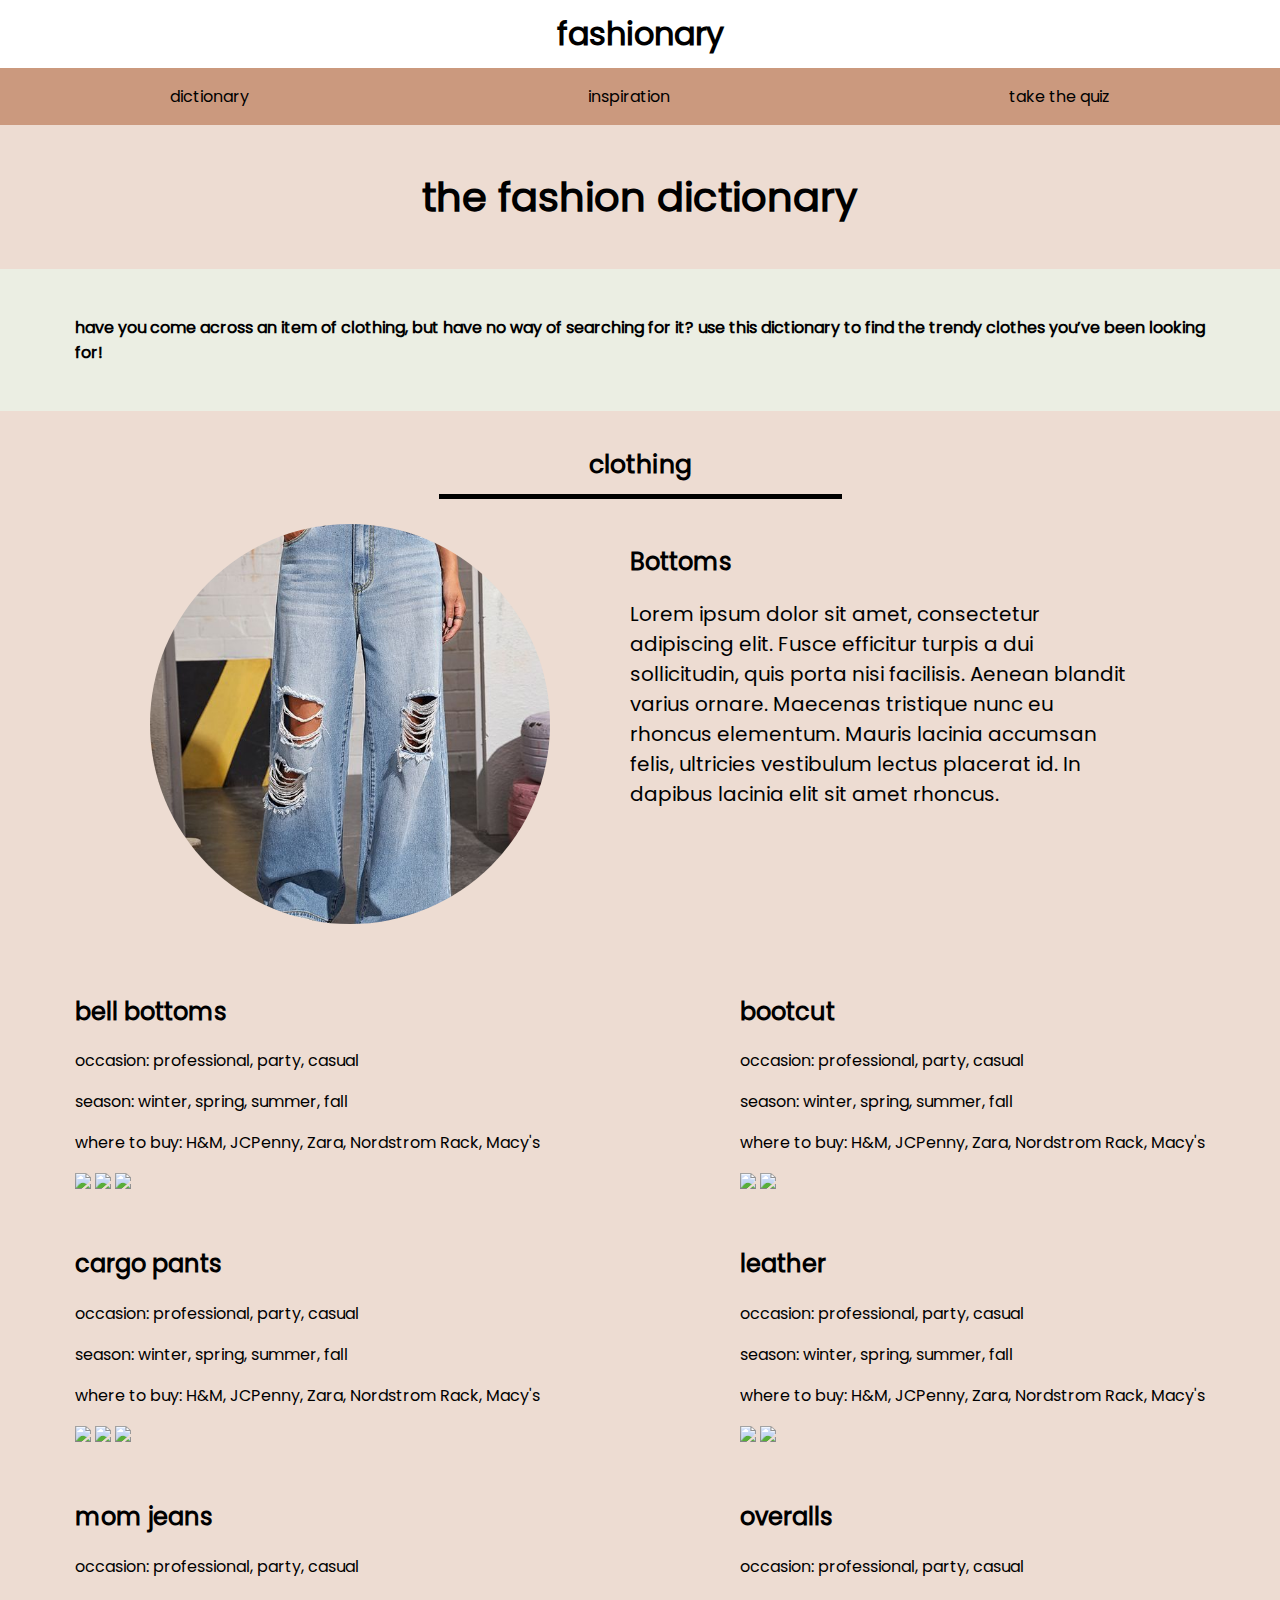
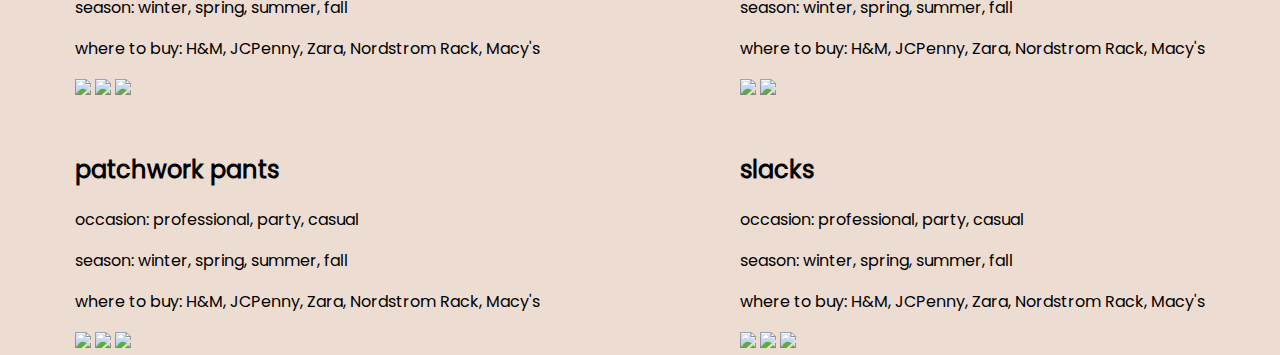
==== bottoms.html @ 4aacac7f "files" ====
<!DOCTYPE html>
<html>
<head>
	<meta charset="utf-8">
	<meta name="viewport" content="width=device-width, initial-scale=1">
	<title></title>
	<link rel="stylesheet" type="text/css" href="tops.css">
</head>
<body>
	<!-- dictionary basics -->
	<div class = "titleContainer">
		<h1><a href = "index.html"> fashionary </a></h1>
	</div>

	<div class = "navBar">
		<p><a href ="dictionary.html">dictionary</a></p>
		<p><a href ="inspiration.html">inspiration</a></p>
		<p><a href = "quiz.html"> take the quiz</a></p>
	</div>

	<div class = "pageTitle">
		<h1>the fashion dictionary</h1>
	</div>

	<div class = "someText">
		<p>have you come across an item of clothing, but have no way of searching for it? use this dictionary to find the trendy clothes you’ve been looking for!</p>
	</div>

	<div class = "choices">
		<p class = "clothing"><a href = "dictionary.html"> clothing</a> </p>
	</div>

	<!-- dictionary basics -->

	<!-- clothing header -->
	<div class =  "clothingHeader">
		<div class = "myImage"><img src ="clothing/bottom.jpg">
		</div>

		<div class = "myText">
			<h2> Bottoms </h2>
			<p>Lorem ipsum dolor sit amet, consectetur adipiscing elit. Fusce efficitur turpis a dui sollicitudin, quis porta nisi facilisis. Aenean blandit varius ornare. Maecenas tristique nunc eu rhoncus elementum. Mauris lacinia accumsan felis, ultricies vestibulum lectus placerat id. In dapibus lacinia elit sit amet rhoncus.</p>
		</div>
	</div>

	<!-- clothing content -->

	<div class = "clothingContent">
		<div class = "type">
			<h2>bell bottoms</h2>
			<div class = "filter">
				<p>occasion: professional, party, casual</p>
				<p>season: winter, spring, summer, fall</p>
				<p>where to buy: H&M, JCPenny, Zara, Nordstrom Rack, Macy's</p>
				</div>

				<div class = "typeImg">
					<img src = "dictionary/bottoms/bell.jpg">
					<img src = "dictionary/bottoms/bell_2.jpg">
					<img src = "dictionary/bottoms/bell_3.jpg">
				</div>
			
		</div>

		<div class = "type">
			<h2>bootcut</h2>
			<div class = "filter">
				<p>occasion: professional, party, casual</p>
				<p>season: winter, spring, summer, fall</p>
				<p>where to buy: H&M, JCPenny, Zara, Nordstrom Rack, Macy's</p>
			</div>

				<div class = "typeImg">
					<img src = "dictionary/bottoms/bootcut.jpg">
					<img src = "dictionary/bottoms/bootcut_!.jpg">
				</div>

			
			
			
		</div>

		<div class = "type">
			<h2>cargo pants</h2>
			<div class = "filter">
				<p>occasion: professional, party, casual</p>
				<p>season: winter, spring, summer, fall</p>
				<p>where to buy: H&M, JCPenny, Zara, Nordstrom Rack, Macy's</p>
			</div>	

				<div class = "typeImg">
					<img src = "dictionary/bottoms/cargo.jpg">
					<img src = "dictionary/bottoms/cargo_1.jpg">
					<img src = "dictionary/bottoms/cargo_2.jpg">
				</div>

			
			
		</div>

		<div class = "type">
			<h2>leather</h2>
			<div class = "filter">
				<p>occasion: professional, party, casual</p>
				<p>season: winter, spring, summer, fall</p>
				<p>where to buy: H&M, JCPenny, Zara, Nordstrom Rack, Macy's</p>
				</div>

				<div class = "typeImg">
					<img src = "dictionary/bottoms/leather.jpg">
					<img src = "dictionary/bottoms/leather_1.jpg">

				</div>
			
			
		</div>

		<div class = "type">
			<h2>mom jeans</h2>
			<div class = "filter">
				<p>occasion: professional, party, casual</p>
				<p>season: winter, spring, summer, fall</p>
				<p>where to buy: H&M, JCPenny, Zara, Nordstrom Rack, Macy's</p>

			</div>
				<div class = "typeImg">
					<img src = "dictionary/bottoms/mom.jpg">
					<img src = "dictionary/bottoms/mom_1.jpg">
					<img src = "dictionary/bottoms/mom_2.jpg">
				</div>
			
			
		</div>

		<div class = "type">
			<h2>overalls</h2>
			<div class = "filter">
				<p>occasion: professional, party, casual</p>
				<p>season: winter, spring, summer, fall</p>
				<p>where to buy: H&M, JCPenny, Zara, Nordstrom Rack, Macy's</p>

				</div>
				<div class = "typeImg">
					<img src = "dictionary/bottoms/overalls.jpg">
					<img src = "dictionary/bottoms/overalls_1.jpg">
			
				</div>
				
		</div>

		<div class = "type">
			<h2>patchwork pants</h2>
			<div class = "filter">
				<p>occasion: professional, party, casual</p>
				<p>season: winter, spring, summer, fall</p>
				<p>where to buy: H&M, JCPenny, Zara, Nordstrom Rack, Macy's</p>

				</div>
				<div class = "typeImg">
					<img src = "dictionary/bottoms/patch.jpg">
					<img src = "dictionary/bottoms/patch_1.jpg">
					<img src = "dictionary/bottoms/patch_2.jpg">
				</div>

		</div>

		<div class = "type">
			<h2>slacks</h2>
			<div class = "filter">
				<p>occasion: professional, party, casual</p>
				<p>season: winter, spring, summer, fall</p>
				<p>where to buy: H&M, JCPenny, Zara, Nordstrom Rack, Macy's</p>

				</div>
				<div class = "typeImg">
					<img src = "dictionary/bottoms/slacks.jpg">
					<img src = "dictionary/bottoms/slacks_1.jpg">
					<img src = "dictionary/bottoms/slacks_2.jpg">
				</div>

		</div>

	</div>

		<!-- clothing content -- end -->



</body>
</html>
---- tops.css ----
/*dictionary basics*/
@font-face {
	font-family: myFirstFont;
	src: url(poppins_regular.ttf);
}

*{
	font-family: myFirstFont;
	box-sizing: border-box;
}

body{
	margin: 0px;
}

.titleContainer {
	display: flex;
	justify-content: center;
	background-color: white;
	margin: 10px;
}

.titleContainer h1{
	margin: 0px;
}

.titleContainer a {
	text-decoration: none;
	color: black;
}

.navBar {
	display: flex;
	justify-content: space-around;
	align-items: center;
	background-color: #CB997E;
}

.navBar a {
	text-decoration: none;
	color: black;
}

.pageTitle {
	display: flex;
	justify-content: center;
	padding: 15px;
	background-color: #EDDCD2;
	font-size: 20px;
}

.someText {
	display: flex;
	justify-content: center;
	padding: 30px 75px 30px 75px;
	background-color: #EBEEE3;
	font-weight: bold;
}

.choices {
	display: flex;
	justify-content: space-around;
	align-items: center;
	flex-wrap: wrap;
	background-color: #EDDCD2;
}
.choices a {
	text-decoration: none;
	color: black;
}

.choices p{
	font-size: 25px;
/*	border-bottom: 2px solid;*/
	padding: 10px 150px 10px 150px;

}

.choices .clothing {
	font-weight: bold;
	border-bottom: 5px solid;
}

/*dictionary basics - end*/


.clothingHeader {
	display: flex;
	justify-content: center;
	background-color: #EDDCD2;
	flex-wrap: wrap;
	column-gap: 80px;
}

.clothingHeader .myImage{
	width: 400px;
	height: 400px;
	border-radius: 50%;
	overflow: hidden;
}

.clothingHeader img{
	width: 100%;
	height: 100%;
	object-fit: cover;
}

.myText {
	width: 500px;
}
.clothingHeader p {
	font-size: 20px;
}


/* clothing content */

.clothingContent {
	display: flex;
	justify-content: space-around;
	align-items: center;
	align-content: space-around;
	background-color: #EDDCD2;
	flex-wrap: wrap;
	padding-top: 50px;
	gap: 30px 50px; /* row-gap column gap */
}

.type {
	/*top, right, bottom, left	*/
/*	padding: 0px 20px 0px 20px;*/
}

.type img {
	height: 200px;
	width: auto;
}
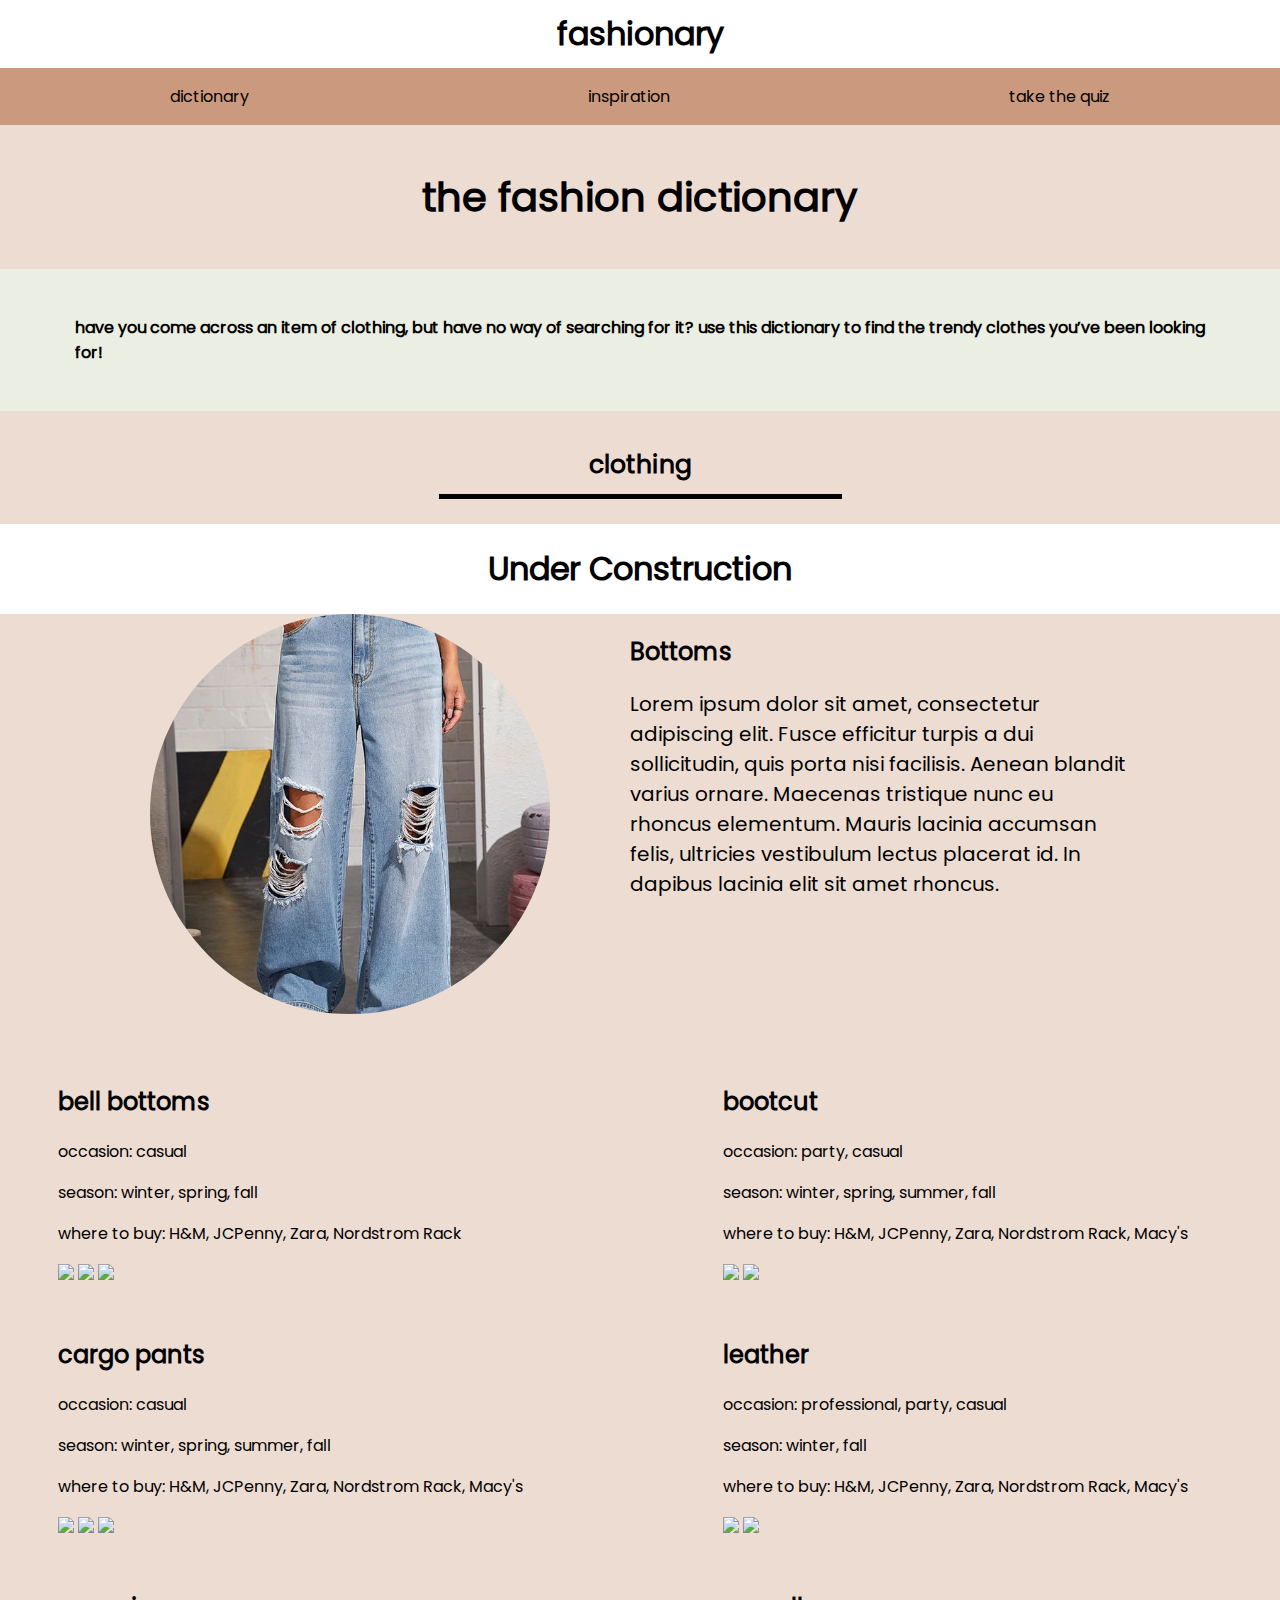
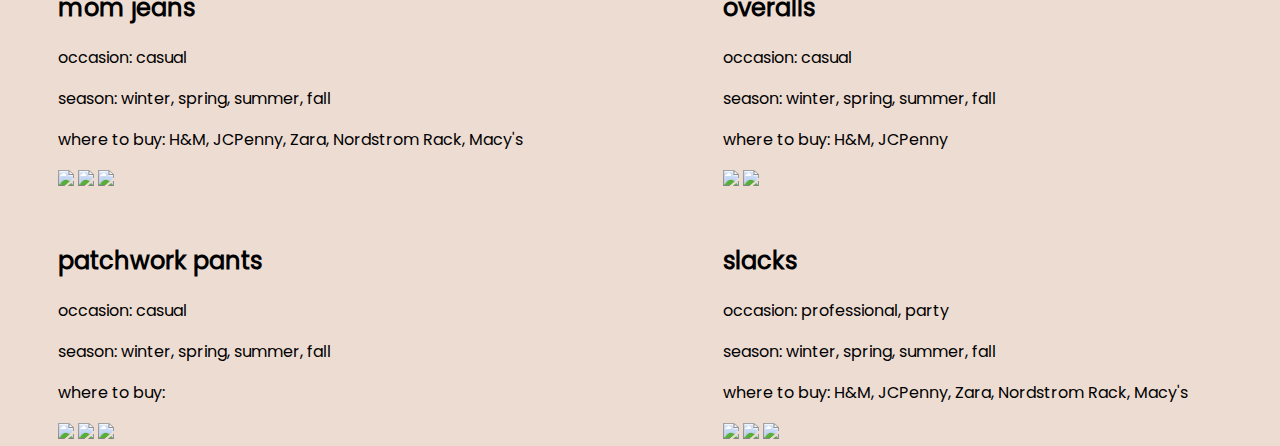
==== commit 4cb66d4c: "under construction" ====
--- a/bottoms.html
+++ b/bottoms.html
@@ -32,6 +32,10 @@
 
 	<!-- dictionary basics -->
 
+	<div class = "edit">
+		<h1>Under Construction</h1>
+	</div>
+
 	<!-- clothing header -->
 	<div class =  "clothingHeader">
 		<div class = "myImage"><img src ="clothing/bottom.jpg">
@@ -43,15 +47,16 @@
 		</div>
 	</div>
 
+
 	<!-- clothing content -->
 
 	<div class = "clothingContent">
 		<div class = "type">
 			<h2>bell bottoms</h2>
 			<div class = "filter">
-				<p>occasion: professional, party, casual</p>
-				<p>season: winter, spring, summer, fall</p>
-				<p>where to buy: H&M, JCPenny, Zara, Nordstrom Rack, Macy's</p>
+				<p>occasion: casual</p>
+				<p>season: winter, spring, fall</p>
+				<p>where to buy: H&M, JCPenny, Zara, Nordstrom Rack</p>
 				</div>
 
 				<div class = "typeImg">
@@ -65,7 +70,7 @@
 		<div class = "type">
 			<h2>bootcut</h2>
 			<div class = "filter">
-				<p>occasion: professional, party, casual</p>
+				<p>occasion: party, casual</p>
 				<p>season: winter, spring, summer, fall</p>
 				<p>where to buy: H&M, JCPenny, Zara, Nordstrom Rack, Macy's</p>
 			</div>
@@ -83,7 +88,7 @@
 		<div class = "type">
 			<h2>cargo pants</h2>
 			<div class = "filter">
-				<p>occasion: professional, party, casual</p>
+				<p>occasion: casual</p>
 				<p>season: winter, spring, summer, fall</p>
 				<p>where to buy: H&M, JCPenny, Zara, Nordstrom Rack, Macy's</p>
 			</div>	
@@ -102,7 +107,7 @@
 			<h2>leather</h2>
 			<div class = "filter">
 				<p>occasion: professional, party, casual</p>
-				<p>season: winter, spring, summer, fall</p>
+				<p>season: winter, fall</p>
 				<p>where to buy: H&M, JCPenny, Zara, Nordstrom Rack, Macy's</p>
 				</div>
 
@@ -118,7 +123,7 @@
 		<div class = "type">
 			<h2>mom jeans</h2>
 			<div class = "filter">
-				<p>occasion: professional, party, casual</p>
+				<p>occasion: casual</p>
 				<p>season: winter, spring, summer, fall</p>
 				<p>where to buy: H&M, JCPenny, Zara, Nordstrom Rack, Macy's</p>
 
@@ -135,9 +140,9 @@
 		<div class = "type">
 			<h2>overalls</h2>
 			<div class = "filter">
-				<p>occasion: professional, party, casual</p>
+				<p>occasion: casual</p>
 				<p>season: winter, spring, summer, fall</p>
-				<p>where to buy: H&M, JCPenny, Zara, Nordstrom Rack, Macy's</p>
+				<p>where to buy: H&M, JCPenny</p>
 
 				</div>
 				<div class = "typeImg">
@@ -151,9 +156,9 @@
 		<div class = "type">
 			<h2>patchwork pants</h2>
 			<div class = "filter">
-				<p>occasion: professional, party, casual</p>
+				<p>occasion: casual</p>
 				<p>season: winter, spring, summer, fall</p>
-				<p>where to buy: H&M, JCPenny, Zara, Nordstrom Rack, Macy's</p>
+				<p>where to buy: </p>
 
 				</div>
 				<div class = "typeImg">
@@ -167,7 +172,7 @@
 		<div class = "type">
 			<h2>slacks</h2>
 			<div class = "filter">
-				<p>occasion: professional, party, casual</p>
+				<p>occasion: professional, party</p>
 				<p>season: winter, spring, summer, fall</p>
 				<p>where to buy: H&M, JCPenny, Zara, Nordstrom Rack, Macy's</p>
 
--- a/tops.css
+++ b/tops.css
@@ -112,6 +112,10 @@
 	font-size: 20px;
 }
 
+.edit {
+	display: flex;
+	justify-content: center;
+}
 
 /* clothing content */
 
@@ -129,6 +133,7 @@
 .type {
 	/*top, right, bottom, left	*/
 /*	padding: 0px 20px 0px 20px;*/
+	width: 500px;
 }
 
 .type img {
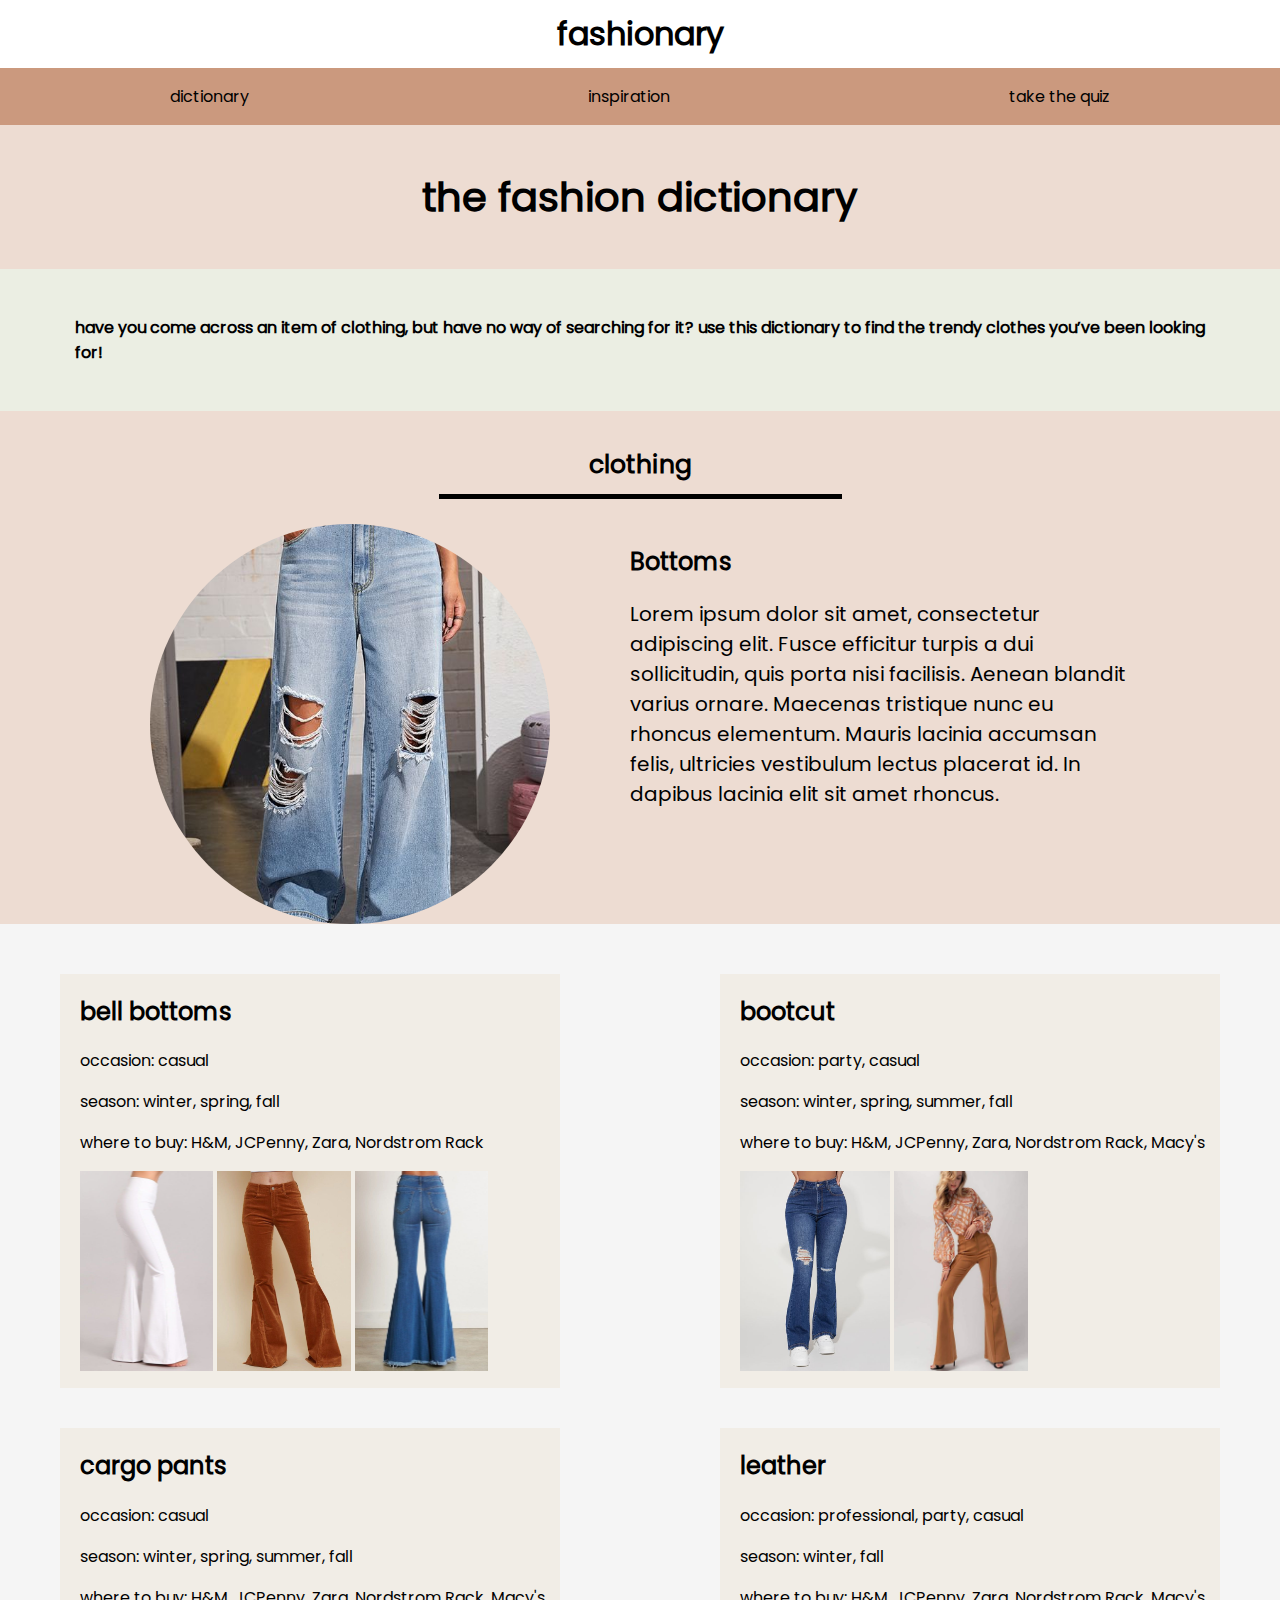
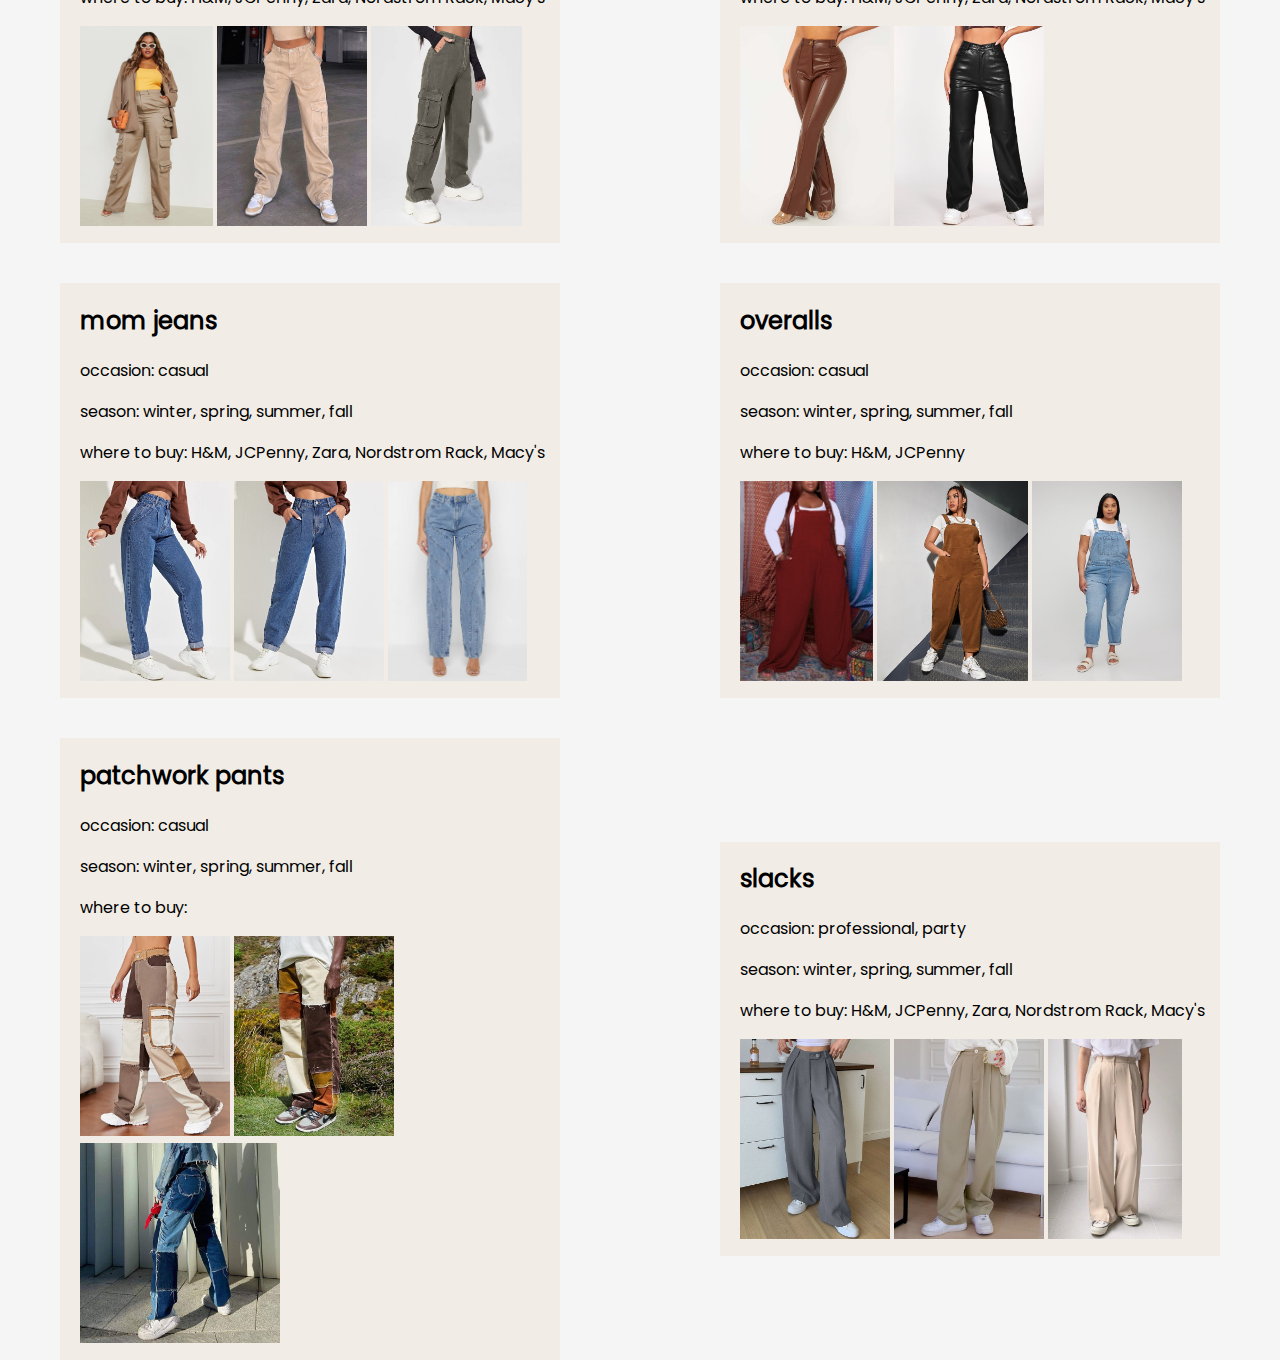
==== commit 70199992: "dresses page updated" ====
--- a/bottoms.html
+++ b/bottoms.html
@@ -4,7 +4,7 @@
 	<meta charset="utf-8">
 	<meta name="viewport" content="width=device-width, initial-scale=1">
 	<title></title>
-	<link rel="stylesheet" type="text/css" href="tops.css">
+	<link rel="stylesheet" type="text/css" href="clothing.css">
 </head>
 <body>
 	<!-- dictionary basics -->
@@ -32,10 +32,6 @@
 
 	<!-- dictionary basics -->
 
-	<div class = "edit">
-		<h1>Under Construction</h1>
-	</div>
-
 	<!-- clothing header -->
 	<div class =  "clothingHeader">
 		<div class = "myImage"><img src ="clothing/bottom.jpg">
@@ -61,8 +57,8 @@
 
 				<div class = "typeImg">
 					<img src = "dictionary/bottoms/bell.jpg">
+					<img src = "dictionary/bottoms/bell_1.jpg">
 					<img src = "dictionary/bottoms/bell_2.jpg">
-					<img src = "dictionary/bottoms/bell_3.jpg">
 				</div>
 			
 		</div>
@@ -77,12 +73,9 @@
 
 				<div class = "typeImg">
 					<img src = "dictionary/bottoms/bootcut.jpg">
-					<img src = "dictionary/bottoms/bootcut_!.jpg">
+					<img src = "dictionary/bottoms/bootcut_1.jpg">
 				</div>
 
-			
-			
-			
 		</div>
 
 		<div class = "type">
@@ -98,9 +91,6 @@
 					<img src = "dictionary/bottoms/cargo_1.jpg">
 					<img src = "dictionary/bottoms/cargo_2.jpg">
 				</div>
-
-			
-			
 		</div>
 
 		<div class = "type">
@@ -114,7 +104,6 @@
 				<div class = "typeImg">
 					<img src = "dictionary/bottoms/leather.jpg">
 					<img src = "dictionary/bottoms/leather_1.jpg">
-
 				</div>
 			
 			
@@ -148,7 +137,7 @@
 				<div class = "typeImg">
 					<img src = "dictionary/bottoms/overalls.jpg">
 					<img src = "dictionary/bottoms/overalls_1.jpg">
-			
+					<img src = "dictionary/bottoms/overalls_2.jpg">
 				</div>
 				
 		</div>
--- a/clothing.css
+++ b/clothing.css
@@ -0,0 +1,150 @@
+/*dictionary basics*/
+@font-face {
+	font-family: myFirstFont;
+	src: url(poppins_regular.ttf);
+}
+
+*{
+	font-family: myFirstFont;
+	box-sizing: border-box;
+}
+
+body{
+	margin: 0px;
+}
+
+.titleContainer {
+	display: flex;
+	justify-content: center;
+	background-color: white;
+	margin: 10px;
+}
+
+.titleContainer h1{
+	margin: 0px;
+}
+
+.titleContainer a {
+	text-decoration: none;
+	color: black;
+}
+
+.navBar {
+	display: flex;
+	justify-content: space-around;
+	align-items: center;
+	background-color: #CB997E;
+}
+
+.navBar a {
+	text-decoration: none;
+	color: black;
+}
+
+.pageTitle {
+	display: flex;
+	justify-content: center;
+	padding: 15px;
+	background-color: #EDDCD2;
+	font-size: 20px;
+}
+
+.someText {
+	display: flex;
+	justify-content: center;
+	padding: 30px 75px 30px 75px;
+	background-color: #EBEEE3;
+	font-weight: bold;
+}
+
+.choices {
+	display: flex;
+	justify-content: space-around;
+	align-items: center;
+	flex-wrap: wrap;
+	background-color: #EDDCD2;
+}
+.choices a {
+	text-decoration: none;
+	color: black;
+}
+
+.choices p{
+	font-size: 25px;
+/*	border-bottom: 2px solid;*/
+	padding: 10px 150px 10px 150px;
+
+}
+
+.choices .clothing {
+	font-weight: bold;
+	border-bottom: 5px solid;
+}
+
+/*dictionary basics - end*/
+
+
+.clothingHeader {
+	display: flex;
+	justify-content: center;
+	background-color: #EDDCD2;
+	flex-wrap: wrap;
+	column-gap: 80px;
+}
+
+.clothingHeader .myImage{
+	width: 400px;
+	height: 400px;
+	border-radius: 50%;
+	overflow: hidden;
+}
+
+.clothingHeader img{
+	width: 100%;
+	height: 100%;
+	object-fit: cover;
+}
+
+.myText {
+	width: 500px;
+}
+.clothingHeader p {
+	font-size: 20px;
+}
+
+.edit {
+	display: flex;
+	justify-content: center;
+}
+
+/* clothing content */
+
+.clothingContent {
+	display: flex;
+	justify-content: space-around;
+	align-items: center;
+	align-content: space-around;
+	background-color: #F5F5F5;
+	flex-wrap: wrap;
+	padding-top: 50px;
+	gap: 40px;
+}
+
+.type {
+	/*top, right, bottom, left	*/
+/*	padding: 0px 20px 0px 20px;*/
+	width: 500px;
+	background-color: #F1EDE6;
+	padding: 0px 0px 0px 20px;
+
+}
+
+.type .typeImg {
+	padding-bottom: 10px;
+}
+
+.type img {
+	height: 200px;
+	width: auto;
+}
+
